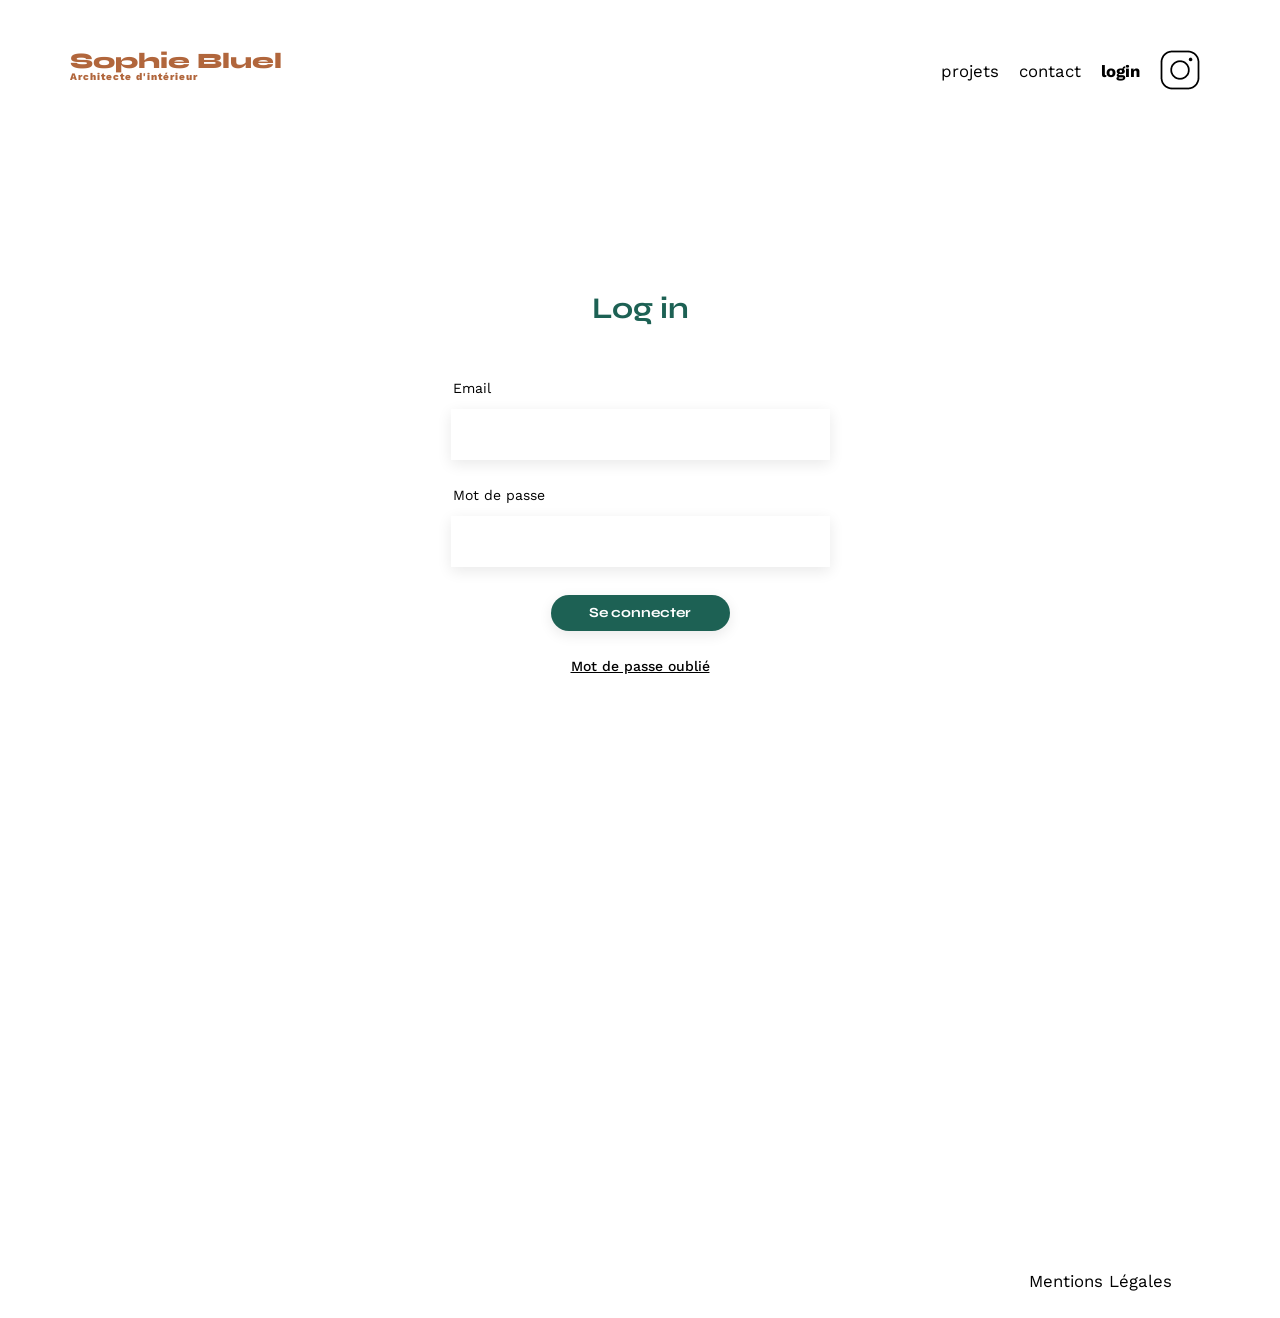
==== FrontEnd/login.html @ 1eb210aa "css et html login page" ====
<!DOCTYPE html>
<html lang="fr">
  <head>
    <meta charset="UTF-8" />
    <title>Sophie Bluel - Architecte d'intérieur</title>
    <meta name="viewport" content="width=device-width, initial-scale=1.0" />
    <link rel="preconnect" href="https://fonts.googleapis.com" />
    <link rel="preconnect" href="https://fonts.gstatic.com" crossorigin />
    <link
      href="https://fonts.googleapis.com/css2?family=Syne:wght@700;800&family=Work+Sans&display=swap"
      rel="stylesheet"
    />
    <meta name="description" content="" />
    <link rel="stylesheet" href="./assets/style.css" />
    <script src="/FrontEnd/js/app.js" defer></script>
  </head>
  <body>
    <header>
      <h1>Sophie Bluel <span>Architecte d'intérieur</span></h1>
      <nav>
        <ul>
          <li>projets</li>
          <li>contact</li>
          <li class="login">login</li>
          <li><img src="./assets/icons/instagram.png" alt="Instagram" /></li>
        </ul>
      </nav>
    </header>
    <main>
      <section id="login">
        <h2>Log in</h2>

        <form action="#" method="post">
          <label for="email">Email</label>
          <input type="email" name="email" id="email" />
          <label for="name">Mot de passe</label>
          <input type="text" name="name" id="name" />

          <input type="submit" value="Se connecter" />
        </form>
        <p id="mdp">Mot de passe oublié</p>
      </section>
    </main>

    <footer>
      <nav>
        <ul>
          <li>Mentions Légales</li>
        </ul>
      </nav>
    </footer>
  </body>
</html>
---- FrontEnd/assets/style.css ----
/* http://meyerweb.com/eric/tools/css/reset/
   v2.0 | 20110126
   License: none (public domain)
*/

html,
body,
div,
span,
applet,
object,
iframe,
h1,
h2,
h3,
h4,
h5,
h6,
p,
blockquote,
pre,
a,
abbr,
acronym,
address,
big,
cite,
code,
del,
dfn,
em,
img,
ins,
kbd,
q,
s,
samp,
small,
strike,
strong,
sub,
sup,
tt,
var,
b,
u,
i,
center,
dl,
dt,
dd,
ol,
ul,
li,
fieldset,
form,
label,
legend,
table,
caption,
tbody,
tfoot,
thead,
tr,
th,
td,
article,
aside,
canvas,
details,
embed,
figure,
figcaption,
footer,
header,
hgroup,
menu,
nav,
output,
ruby,
section,
summary,
time,
mark,
audio,
video {
  margin: 0;
  padding: 0;
  border: 0;
  font-size: 100%;
  font: inherit;
  vertical-align: baseline;
}
/* HTML5 display-role reset for older browsers */
article,
aside,
details,
figcaption,
figure,
footer,
header,
hgroup,
menu,
nav,
section {
  display: block;
}
body {
  line-height: 1;
}
ol,
ul {
  list-style: none;
}
blockquote,
q {
  quotes: none;
}
blockquote:before,
blockquote:after,
q:before,
q:after {
  content: "";
  content: none;
}
table {
  border-collapse: collapse;
  border-spacing: 0;
}
/** end reset css**/
body {
  max-width: 1140px;
  margin: auto;
  font-family: "Work Sans";
  font-size: 14px;
}
header {
  display: flex;
  justify-content: space-between;
  margin: 50px 0;
}
section {
  margin: 50px 0;
}

h1 {
  display: flex;
  flex-direction: column;
  font-family: "Syne";
  font-size: 22px;
  font-weight: 800;
  color: #b1663c;
}

h1 > span {
  font-family: "Work Sans";
  font-size: 10px;
  letter-spacing: 0.1em;
}

h2 {
  font-family: "Syne";
  font-weight: 700;
  font-size: 30px;
  color: #1d6154;
}
nav ul {
  display: flex;
  align-items: center;
  list-style-type: none;
}
nav li {
  padding: 0 10px;
  font-size: 1.2em;
}

li:hover {
  color: #b1663c;
}

li a {
  text-decoration: none;
  color: black;
}

li a:hover {
  color: #b1663c;
}

.login {
  font-weight: bold;
}

#introduction {
  display: flex;
  align-items: center;
}
#introduction figure {
  flex: 1;
}
#introduction img {
  display: block;
  margin: auto;
  width: 80%;
}

#introduction article {
  flex: 1;
}
#introduction h2 {
  margin-bottom: 1em;
}

#introduction p {
  margin-bottom: 0.5em;
}
#portfolio h2 {
  text-align: center;
  margin-bottom: 1em;
}

.filtres {
  min-width: 550px;
  width: 50%;
  display: flex;
  justify-content: space-evenly;
  margin: 35px auto;
}

.filtres > * {
  padding: 10px 20px;
  border: 1px solid #1d6154;
  border-radius: 25px;
  font-family: "syne";
  color: #1d6154;
  cursor: pointer;
}

.filtres > *:hover {
  background-color: #1d6154;
  color: white;
}

.gallery {
  width: 100%;
  display: grid;
  grid-template-columns: 1fr 1fr 1fr;
  grid-column-gap: 20px;
  grid-row-gap: 20px;
}

.gallery img {
  width: 100%;
}
#contact {
  width: 50%;
  margin: auto;
}
#contact > * {
  text-align: center;
}
#contact h2 {
  margin-bottom: 20px;
}
#contact form {
  text-align: left;
  margin-top: 30px;
  display: flex;
  flex-direction: column;
}

#contact input {
  height: 50px;
  font-size: 1.2em;
  border: none;
  box-shadow: 0px 4px 14px rgba(0, 0, 0, 0.09);
}
#contact label {
  margin: 2em 0 1em 0;
}
#contact textarea {
  border: none;
  box-shadow: 0px 4px 14px rgba(0, 0, 0, 0.09);
}

input[type="submit"] {
  font-family: "Syne";
  font-weight: 700;
  color: white;
  background-color: #1d6154;
  margin: 2em auto;
  text-align: center;
  border-radius: 60px;
}

footer nav ul {
  display: flex;
  justify-content: flex-end;
  margin: 2em;
}

#login {
  width: 50%;
  margin: auto;
  margin-top: 200px;
  margin-bottom: 600px;
}
#login > * {
  text-align: center;
}
#login h2 {
  margin-bottom: 20px;
}
#login form {
  text-align: left;
  margin-top: 30px;
  display: flex;
  flex-direction: column;
}

#login input {
  height: 51px;
  font-size: 1.2em;
  border: none;
  box-shadow: 0px 4px 14px rgba(0, 0, 0, 0.09);
  width: 379px;
  padding: 0;
}

#login input[type="submit"] {
  height: 36px;
  font-size: 14px;
  border: none;
  box-shadow: 0px 4px 14px rgba(0, 0, 0, 0.09);
  width: 179px;
  padding: 0;
}
#login label {
  margin: 2em 0 1em 7em;
}
#login textarea {
  border: none;
  box-shadow: 0px 4px 14px rgba(0, 0, 0, 0.09);
}

#name,
#email {
  margin: 0 auto;
}

#mdp {
  text-decoration: underline;
  font-size: 14px;
  font-weight: 500;
}
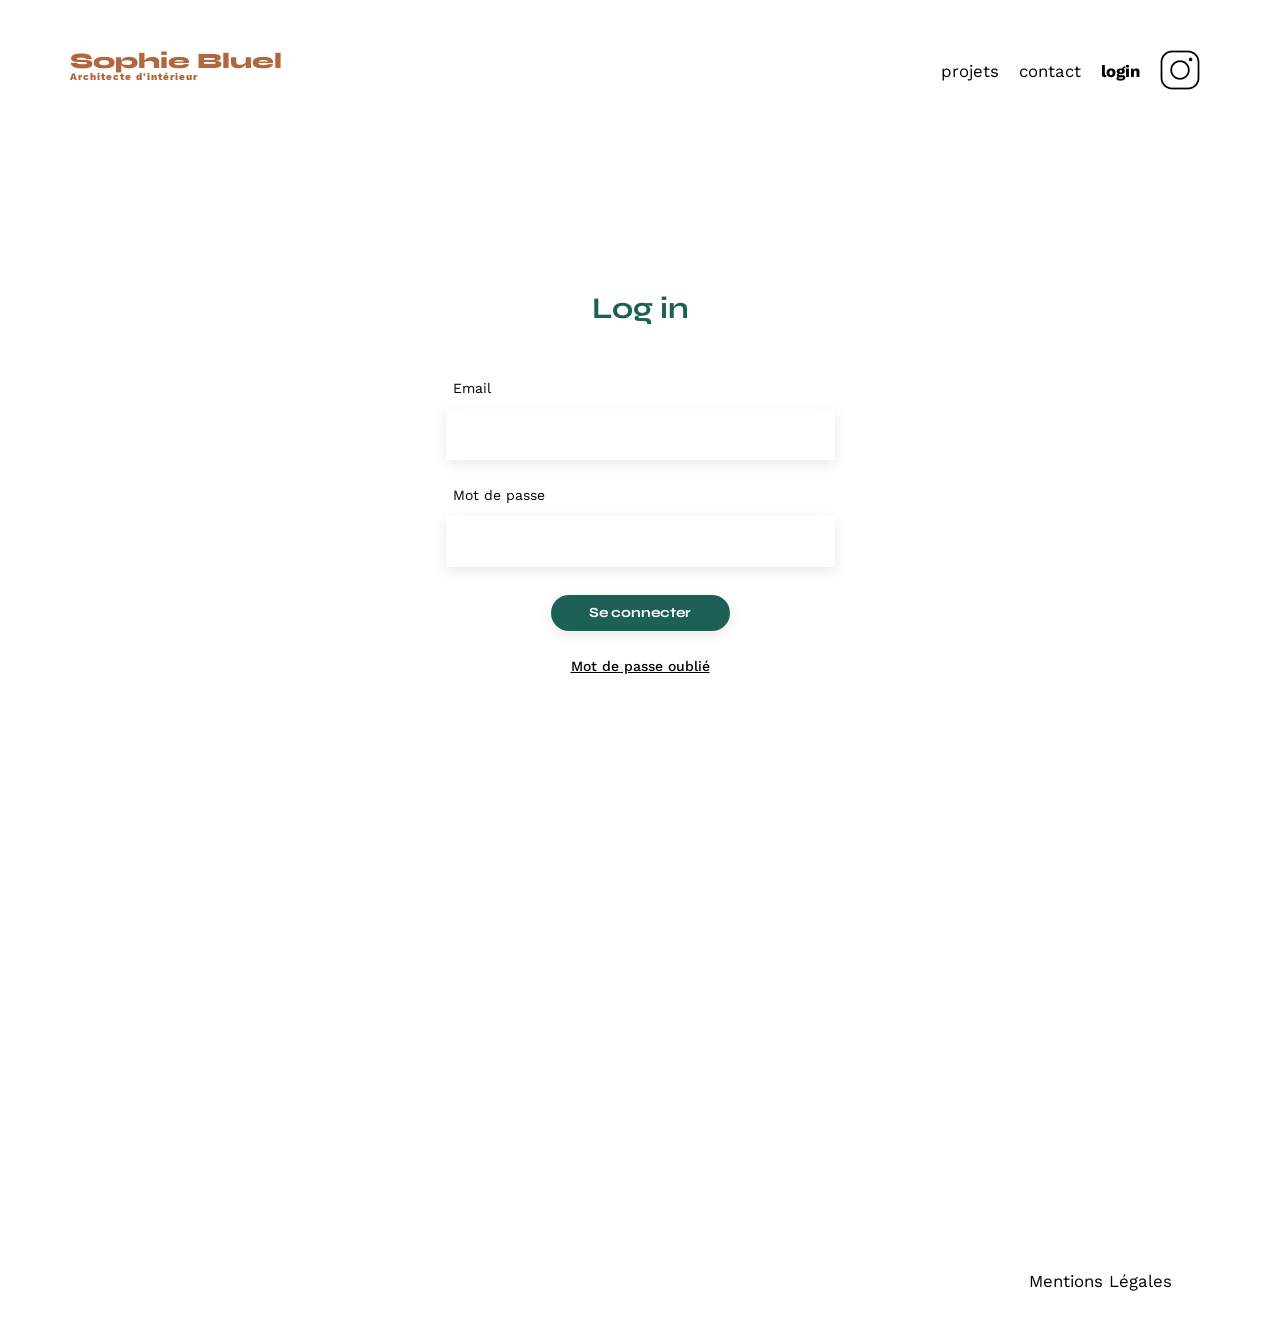
==== commit 31b14351: "Login password" ====
--- a/FrontEnd/login.html
+++ b/FrontEnd/login.html
@@ -12,7 +12,7 @@
     />
     <meta name="description" content="" />
     <link rel="stylesheet" href="./assets/style.css" />
-    <script src="/FrontEnd/js/app.js" defer></script>
+    <script src="/FrontEnd/js/login.js" defer></script>
   </head>
   <body>
     <header>
@@ -32,12 +32,24 @@
 
         <form action="#" method="post">
           <label for="email">Email</label>
-          <input type="email" name="email" id="email" />
+          <input
+            type="text"
+            name="email"
+            id="email"
+            style="padding-left: 10px"
+          />
           <label for="name">Mot de passe</label>
-          <input type="text" name="name" id="name" />
+          <input
+            type="password"
+            name="name"
+            id="name"
+            style="padding-left: 10px; font-family: password"
+            autocomplete="off"
+          />
 
-          <input type="submit" value="Se connecter" />
+          <input type="submit" value="Se connecter" id="log" />
         </form>
+
         <p id="mdp">Mot de passe oublié</p>
       </section>
     </main>
--- a/FrontEnd/assets/style.css
+++ b/FrontEnd/assets/style.css
@@ -353,3 +353,113 @@
   font-size: 14px;
   font-weight: 500;
 }
+
+.erreurLogin {
+  padding-top: 15px;
+  color: red;
+}
+
+.editHead {
+  display: flex;
+  text-align: center;
+  justify-content: center;
+  height: 59px;
+  background-color: black;
+  width: 1440px;
+  margin-left: -150px;
+  align-items: center;
+  color: white;
+  font-size: 16px;
+  font-family: "work Sans";
+}
+
+.txtEdit {
+  padding-left: 10px;
+}
+
+header > a {
+  text-decoration: none;
+}
+
+.projetsLigne {
+  display: flex;
+  flex-direction: row;
+  justify-content: center;
+}
+
+.modal-content {
+  background-color: #fefefe;
+  margin: 15% auto; /* 15% from the top and centered */
+  padding: 20px;
+  border: 1px solid #888;
+  width: 630px; /* Could be more or less, depending on screen size */
+  height: 688px;
+  border-radius: 10px;
+}
+
+/* The Close Button */
+.close {
+  color: #aaa;
+  float: right;
+  font-size: 28px;
+  font-weight: bold;
+}
+
+.close:hover,
+.close:focus {
+  color: black;
+  text-decoration: none;
+  cursor: pointer;
+}
+
+.modal {
+  display: none; /* Hidden by default */
+  position: fixed; /* Stay in place */
+  z-index: 1; /* Sit on top */
+  left: 0;
+  top: 0;
+  width: 100%; /* Full width */
+  height: 100%; /* Full height */
+  overflow: auto; /* Enable scroll if needed */
+  background-color: rgb(0, 0, 0); /* Fallback color */
+  background-color: rgba(0, 0, 0, 0.4); /* Black w/ opacity */
+  margin-left: auto;
+  margin-right: auto;
+}
+
+#modBtn {
+  cursor: pointer;
+}
+
+.modal-content > input {
+  margin-top: 150px;
+  margin-left: 200px;
+  width: 237px;
+  height: 36px;
+}
+
+.modal-content > p {
+  text-align: center;
+}
+
+.gallerySmall {
+  width: 100%;
+  display: grid;
+  grid-template-columns: 76.86px 76.86px 76.86px 76.86px 76.86px;
+  column-gap: 8px;
+  row-gap: 15px;
+  padding-top: 50px;
+  padding-left: 100px;
+}
+
+.gallerySmall img {
+  width: 100%;
+  margin: auto;
+  align-items: center;
+}
+
+.modal-content > p {
+  font-size: 26px;
+  font-weight: 400;
+  padding-top: 50px;
+}
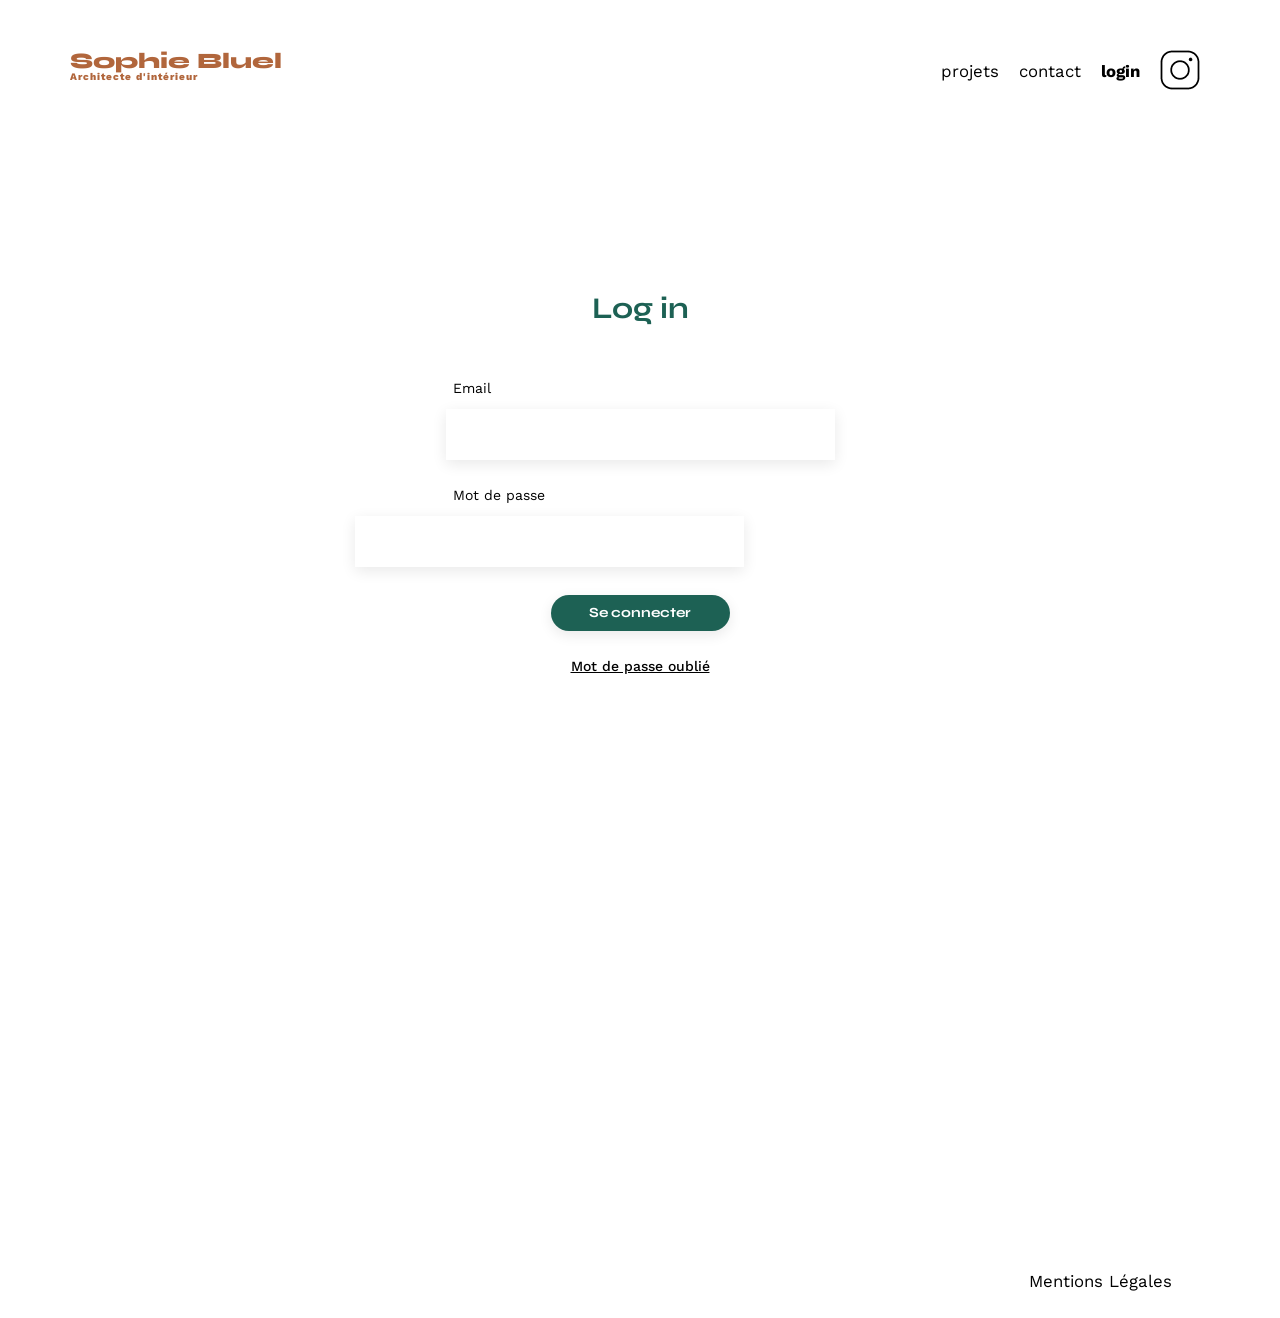
==== commit 2fdb5b46: "Change input and button name" ====
--- a/FrontEnd/login.html
+++ b/FrontEnd/login.html
@@ -41,8 +41,8 @@
           <label for="name">Mot de passe</label>
           <input
             type="password"
-            name="name"
-            id="name"
+            name="password"
+            id="password"
             style="padding-left: 10px; font-family: password"
             autocomplete="off"
           />
